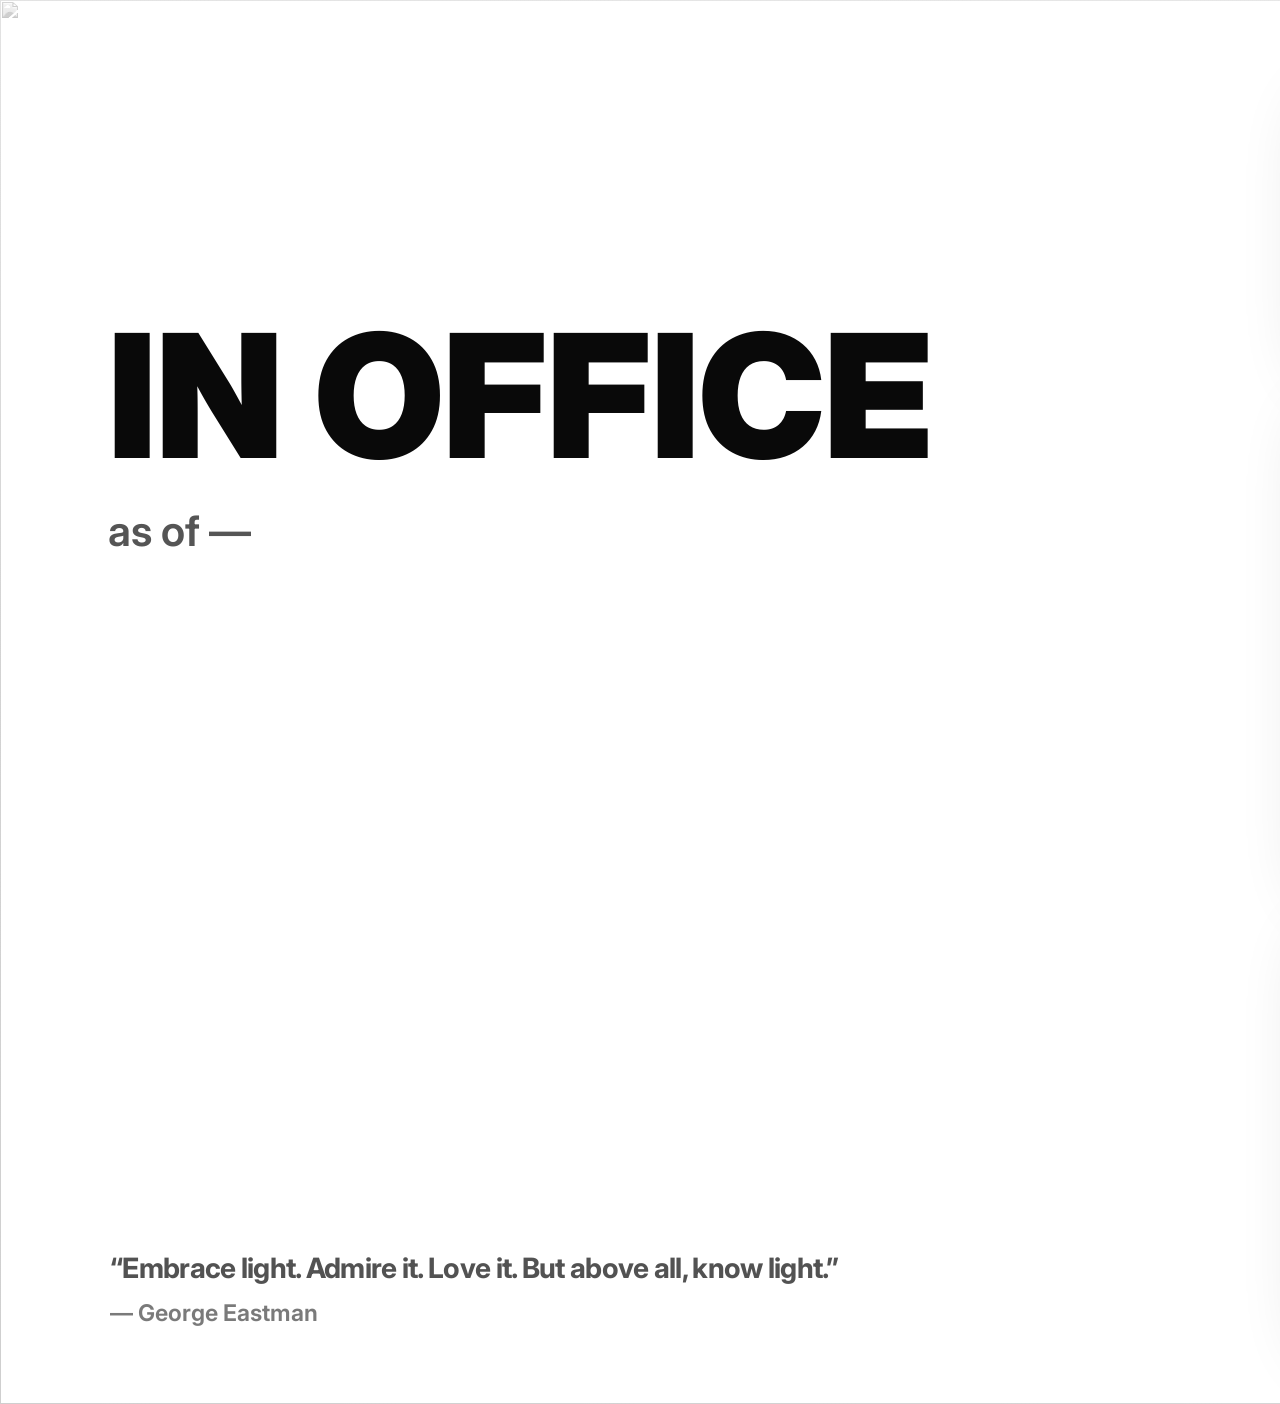
==== index.html @ d6a20c87 "v2 page" ====
<!doctype html>
<html lang="en-US">
  <head>
    <meta charset="utf-8" />
    <meta name="viewport" content="width=device-width, initial-scale=1" />
    <title>Office Status</title>

    <link
      href="https://fonts.googleapis.com/css2?family=Inter:wght@500;600;700;800;900&display=swap"
      rel="stylesheet"
    />

    <link
      rel="stylesheet"
      href="https://cdnjs.cloudflare.com/ajax/libs/font-awesome/6.5.2/css/all.min.css"
    />

    <link
      rel="stylesheet"
      href="https://cdnjs.cloudflare.com/ajax/libs/weather-icons/2.0.12/css/weather-icons.min.css"
    />

    <style>
      :root {
        --w: 1872;
        --h: 1404;

        --ink: #090909;
        --muted: #555;
        --soft: #777;
      }

      html,
      body {
        margin: 0;
        width: 100%;
        height: 100%;
        font-family:
          Inter,
          system-ui,
          -apple-system,
          BlinkMacSystemFont,
          "Segoe UI",
          sans-serif;
        color: var(--ink);
      }

      body {
        display: grid;
        place-items: start;
      }

      .stage {
        width: calc(var(--w) * 1px);
        height: calc(var(--h) * 1px);
        position: relative;
        overflow: hidden;
      }

      .scale {
        transform-origin: top left;
        transform: scale(calc(100vw / (var(--w) * 1px)));
      }

      .bg {
        position: absolute;
        inset: 0;
        width: 100%;
        height: 100%;
        object-fit: cover;
        filter: grayscale(1);
        opacity: 0.82;
        z-index: 0;
      }

      .bg-fade {
        position: absolute;
        inset: 0;
        z-index: 1;
        pointer-events: none;
        background:
          linear-gradient(
            90deg,
            rgba(255, 255, 255, 0.08) 0%,
            rgba(255, 255, 255, 0.14) 42%,
            rgba(255, 255, 255, 0.2) 72%,
            rgba(255, 255, 255, 0.26) 100%
          ),
          linear-gradient(
            180deg,
            rgba(255, 255, 255, 0.42) 0%,
            rgba(255, 255, 255, 0.08) 48%,
            rgba(255, 255, 255, 0) 100%
          );
      }

      .layout {
        position: relative;
        z-index: 2;
        width: 100%;
        height: 100%;
        display: grid;
        grid-template-columns: 1fr 560px;
        visibility: hidden;
      }

      .hero {
        position: relative;
        padding: 320px 90px 90px 108px;
      }

      .status {
        font-size: 172px;
        line-height: 0.88;
        font-weight: 900;
        text-transform: uppercase;
        margin: 0 0 34px;
        max-width: 1050px;
      }

      .sub {
        max-width: 760px;
        font-size: 42px;
        line-height: 1.22;
        font-weight: 620;
        color: var(--muted);
        margin: 0;
      }

      .identity {
        position: absolute;
        left: 110px;
        bottom: 76px;
        z-index: 3;
        max-width: 980px;
        color: rgba(0, 0, 0, 0.62);
      }

      .identity-quote {
        font-size: 28px;
        line-height: 1.28;
        font-weight: 720;
        letter-spacing: -0.025em;
        color: rgba(0, 0, 0, 0.68);
      }

      .identity-author {
        margin-top: 12px;
        font-size: 23px;
        line-height: 1.25;
        font-weight: 650;
        color: rgba(0, 0, 0, 0.52);
      }

      .side {
        padding: 70px 64px 70px 0;
        display: grid;
        grid-template-rows: 0.72fr 1.25fr 1.08fr;
        gap: 24px;
        min-height: 0;
      }

      .card {
        position: relative;
        background: rgba(255, 255, 255, 0.05);
        border-radius: 42px;
        border: 1.8px solid rgba(255, 255, 255, 0.45);
        box-shadow:
          0 26px 70px rgba(0, 0, 0, 0.16),
          inset 0 1.5px 0 rgba(255, 255, 255, 0.62),
          inset 0 -1px 0 rgba(0, 0, 0, 0.06);
        padding: 34px 38px;
        overflow: hidden;
        backdrop-filter: blur(8px) contrast(1.08);
        -webkit-backdrop-filter: blur(8px) contrast(1.08);
      }

      .card::before {
        content: "";
        position: absolute;
        inset: 0;
        border-radius: inherit;
        pointer-events: none;
        background: linear-gradient(
          145deg,
          rgba(255, 255, 255, 0.24) 0%,
          rgba(255, 255, 255, 0.04) 42%,
          rgba(255, 255, 255, 0.16) 100%
        );
      }

      .card::after {
        content: "";
        position: absolute;
        inset: 1.5px;
        border-radius: 40px;
        pointer-events: none;
        box-shadow:
          inset 10px 12px 28px rgba(255, 255, 255, 0.16),
          inset -10px -12px 26px rgba(0, 0, 0, 0.055);
      }

      .card > * {
        position: relative;
        z-index: 1;
      }

      .card-title {
        font-size: 27px;
        font-weight: 860;
        letter-spacing: 0.11em;
        text-transform: uppercase;
        margin: 0 0 22px;
      }

      .office-list {
        display: grid;
        gap: 16px;
      }

      .office-hours-content {
        display: grid;
        gap: 16px;
        transform: translateY(10px);
      }

      .office-row {
        display: grid;
        grid-template-columns: 34px 1fr;
        align-items: center;
        column-gap: 16px;
        font-size: 36px;
        line-height: 1.12;
        font-weight: 800;
        letter-spacing: -0.035em;
      }

      .office-row i {
        font-size: 27px;
        color: rgba(0, 0, 0, 0.58);
        text-align: center;
      }

      .office-empty {
        height: 100%;
        min-height: 145px;
        display: grid;
        place-items: center;
        text-align: center;
        transform: translateY(14px);
      }

      .office-empty i {
        font-size: 86px;
        color: rgba(0, 0, 0, 0.28);
        margin-bottom: 18px;
      }

      .office-empty-main {
        font-size: 34px;
        line-height: 1.12;
        font-weight: 820;
        letter-spacing: -0.035em;
        color: rgba(0, 0, 0, 0.62);
      }

      .qr-card {
        background: rgba(255, 255, 255, 0.05);
      }

      .qr-img {
        width: 275px;
        height: 275px;
        image-rendering: pixelated;
        image-rendering: crisp-edges;
        display: block;
        margin: 8px auto 26px;
        background: rgba(255, 255, 255, 0.94);
        border-radius: 22px;
        padding: 16px;
        box-shadow:
          0 10px 28px rgba(0, 0, 0, 0.1),
          inset 0 1px 0 rgba(255, 255, 255, 0.9);
      }

      .qr-copy {
        display: flex;
        align-items: center;
        justify-content: center;
        font-size: 34px;
        line-height: 1.12;
        font-weight: 820;
        letter-spacing: -0.035em;
        color: rgba(0, 0, 0, 0.62);
        white-space: nowrap;
        text-align: center;
      }

      .today-lines {
        display: grid;
        gap: 22px;
        margin: 0;
      }

      .today-line {
        display: grid;
        grid-template-columns: 34px 1fr;
        align-items: start;
        column-gap: 14px;
        font-size: 28px;
        line-height: 1.22;
        font-weight: 700;
        letter-spacing: -0.025em;
        color: rgba(0, 0, 0, 0.66);
      }

      .today-line i {
        font-size: 25px;
        line-height: 1.2;
        color: rgba(0, 0, 0, 0.44);
        text-align: center;
        margin-top: 3px;
      }

      #moon-icon {
        font-size: 32px;
        line-height: 1;
        margin-top: 0;
      }

      .today-line strong {
        font-weight: 820;
        color: rgba(0, 0, 0, 0.78);
      }

      .moon-text {
        display: grid;
        gap: 4px;
      }

      .moon-main,
      .moon-times {
        display: block;
      }

      .moon-times {
        font-size: 0.92em;
        color: rgba(0, 0, 0, 0.58);
      }

      .moon-times strong {
        font-weight: 650;
        color: rgba(0, 0, 0, 0.58);
      }

      .pollen-text {
        display: grid;
        gap: 4px;
      }

      .pollen-main,
      .pollen-species {
        display: block;
      }

      .pollen-mini-icon {
        font-size: 0.78em !important;
        line-height: 1;
        color: rgba(0, 0, 0, 0.52) !important;
        margin: 0 2px 0 0 !important;
        transform: translateY(-0.03em);
      }

      .pollen-species {
        font-size: 0.92em;
        color: rgba(0, 0, 0, 0.58);
        white-space: nowrap;
        overflow: hidden;
        text-overflow: ellipsis;
      }

      .forecast-strip {
        margin-top: 14px;
        display: grid;
        grid-template-columns: repeat(5, 1fr);
        column-gap: 8px;
        align-items: end;
      }

      .forecast-hour {
        display: grid;
        justify-items: center;
        gap: 10px;
        min-width: 0;
      }

      .forecast-time {
        font-size: 18px;
        line-height: 1;
        font-weight: 860;
        letter-spacing: -0.035em;
        color: rgba(0, 0, 0, 0.58);
        white-space: nowrap;
      }

      .forecast-icon {
        font-size: 34px;
        line-height: 1;
        color: rgba(0, 0, 0, 0.52);
        margin-top: 3px;
      }

      .forecast-temp {
        font-size: 24px;
        line-height: 1;
        font-weight: 820;
        letter-spacing: -0.045em;
        color: rgba(0, 0, 0, 0.72);
      }
    </style>
  </head>

  <body>
    <div class="stage scale">
      <img class="bg" id="theme-bg" alt="" />
      <div class="bg-fade"></div>

      <main class="layout">
        <section class="hero">
          <h1 class="status" id="status-text">IN OFFICE</h1>
          <p class="sub" id="status-sub">as of —</p>
        </section>

        <aside class="side">
          <section class="card">
            <h2 class="card-title" id="office-title">Office Hours</h2>

            <div class="office-list" id="office-list" hidden>
              <div class="office-row">
                <i class="fa-regular fa-calendar"></i>
                <span id="office-days"></span>
              </div>
              <div class="office-row">
                <i class="fa-regular fa-clock"></i>
                <span id="office-time"></span>
              </div>
              <div class="office-row">
                <i class="fa-solid fa-location-dot"></i>
                <span id="office-location"></span>
              </div>
            </div>
          </section>

          <section class="card qr-card">
            <h2 class="card-title">Book a Time</h2>
            <img class="qr-img" id="qr" alt="Booking QR" />
            <div class="qr-copy" id="cta-text">Scan to schedule</div>
          </section>

          <section class="card">
            <h2 class="card-title">Today</h2>

            <div class="today-lines">
              <div class="today-line moon-today-line">
                <i id="moon-icon" class="wi wi-moon-alt-new"></i>
                <span class="moon-text">
                  <span class="moon-main">
                    <strong id="moon-phase">—</strong>
                    · <strong id="moon-illumination">—</strong>
                  </span>
                  <span class="moon-times">
                    ↑ <strong id="moonrise">—</strong> · ↓
                    <strong id="moonset">—</strong>
                  </span>
                </span>
              </div>

              <div class="today-line pollen-today-line">
                <i class="fa-solid fa-face-tired"></i>
                <span class="pollen-text">
                  <span class="pollen-main">
                    <strong id="pollen-risk">—</strong>
                    · <i class="fa-solid fa-tree pollen-mini-icon"></i>
                    <strong id="pollen-tree">—</strong>
                    · <i class="fa-solid fa-seedling pollen-mini-icon"></i>
                    <strong id="pollen-grass">—</strong>
                    · <i class="fa-solid fa-leaf pollen-mini-icon"></i>
                    <strong id="pollen-weed">—</strong>
                  </span>
                  <span class="pollen-species" id="pollen-species">—</span>
                </span>
              </div>

              <div
                class="forecast-strip"
                id="forecast-strip"
                aria-label="Next five hours weather"
              >
                <div class="forecast-hour">
                  <div class="forecast-time">Now</div>
                  <i class="forecast-icon wi wi-cloudy"></i>
                  <div class="forecast-temp">—°</div>
                </div>
                <div class="forecast-hour">
                  <div class="forecast-time">—</div>
                  <i class="forecast-icon wi wi-cloudy"></i>
                  <div class="forecast-temp">—°</div>
                </div>
                <div class="forecast-hour">
                  <div class="forecast-time">—</div>
                  <i class="forecast-icon wi wi-cloudy"></i>
                  <div class="forecast-temp">—°</div>
                </div>
                <div class="forecast-hour">
                  <div class="forecast-time">—</div>
                  <i class="forecast-icon wi wi-cloudy"></i>
                  <div class="forecast-temp">—°</div>
                </div>
                <div class="forecast-hour">
                  <div class="forecast-time">—</div>
                  <i class="forecast-icon wi wi-cloudy"></i>
                  <div class="forecast-temp">—°</div>
                </div>
              </div>
            </div>
          </section>
        </aside>

        <div class="identity quote-identity">
          <div class="identity-quote" id="identity-quote"></div>
          <div class="identity-author" id="identity-author"></div>
        </div>
      </main>
    </div>

    <script>
      const DEFAULT_BOOKING_URL =
        "https://app.reclaim.ai/m/yuyang-wang/flexible-quick-meeting";

      const GIST_ID = "f96b0e927c21a42d247b626dceae243e";
      const GIST_FILE = "status.json";
      const STATUS_SOURCE = `https://api.github.com/gists/${GIST_ID}`;
      const ASSET_BASE = "https://wangyy.phd/book-my-time/";

      const API_PROXY_BASE =
        "https://office-pollen-worker.wangyuyangyuyang.workers.dev";

      const MOON_LOCATION = "41.806634541194654,-72.25259166465403";
      const POLLEN_LOCATION = MOON_LOCATION;

      const POLLEN_PROXY_URL = `${API_PROXY_BASE}/pollen`;
      const MOON_PROXY_URL = `${API_PROXY_BASE}/moon`;
      const FORECAST_PROXY_URL = `${API_PROXY_BASE}/forecast`;

      const STATUS_MAP = {
        busy: {
          title: "IN OFFICE",
          img: `${ASSET_BASE}status-theme-in.png`,
        },
        ooo: {
          title: "OUT OF OFFICE",
          img: `${ASSET_BASE}status-theme-out.png`,
        },
        "in-meeting": {
          title: "IN MEETING",
          img: `${ASSET_BASE}status-theme-meeting.png`,
        },
      };

      function refreshGlass() {
        document.querySelectorAll(".card").forEach((card) => {
          card.style.transform = "translateZ(0)";
          card.style.backdropFilter = "blur(8.1px) contrast(1.08)";
          card.style.webkitBackdropFilter = "blur(8.1px) contrast(1.08)";

          void card.offsetHeight;

          card.style.transform = "";
          card.style.backdropFilter = "blur(8px) contrast(1.08)";
          card.style.webkitBackdropFilter = "blur(8px) contrast(1.08)";
        });
      }

      function stripJsonComments(input) {
        let out = "";
        let inStr = false;
        let esc = false;
        let inBlk = false;
        let inLine = false;
        let quote = "";

        for (let i = 0; i < input.length; i++) {
          const c = input[i];
          const n = input[i + 1];

          if (inLine) {
            if (c === "\n") {
              inLine = false;
              out += c;
            }
            continue;
          }

          if (inBlk) {
            if (c === "*" && n === "/") {
              inBlk = false;
              i++;
            }
            continue;
          }

          if (inStr) {
            out += c;

            if (esc) {
              esc = false;
              continue;
            }

            if (c === "\\") {
              esc = true;
              continue;
            }

            if (c === quote) inStr = false;
            continue;
          }

          if (c === "/" && n === "/") {
            inLine = true;
            i++;
            continue;
          }

          if (c === "/" && n === "*") {
            inBlk = true;
            i++;
            continue;
          }

          if (c === '"' || c === "'") {
            inStr = true;
            quote = c;
            out += c;
            continue;
          }

          out += c;
        }

        return out;
      }

      function setTheme(statusKey) {
        const key = String(statusKey || "busy")
          .trim()
          .toLowerCase();

        const s = STATUS_MAP[key] || STATUS_MAP.busy;

        document.getElementById("status-text").textContent = s.title;

        const bg = document.getElementById("theme-bg");

        const forceRefresh = () => {
          requestAnimationFrame(() => {
            refreshGlass();
            requestAnimationFrame(refreshGlass);
          });
        };

        bg.onload = forceRefresh;
        bg.onerror = forceRefresh;
        bg.src = s.img;

        setTimeout(forceRefresh, 900);
        setTimeout(forceRefresh, 1800);
      }

      function setQR(url) {
        const u = url || DEFAULT_BOOKING_URL;
        const qr = document.getElementById("qr");

        const svgUrl = `https://api.qrserver.com/v1/create-qr-code/?format=svg&size=420x420&data=${encodeURIComponent(u)}&color=000000&bgcolor=FFFFFF`;

        const pngUrl = `https://api.qrserver.com/v1/create-qr-code/?size=1200x1200&data=${encodeURIComponent(u)}&color=000000&bgcolor=FFFFFF`;

        qr.src = svgUrl;

        qr.onerror = () => {
          qr.onerror = null;
          qr.src = pngUrl;
        };
      }

      function formatMainUpdatedAt(s) {
        if (!s) return "—";

        const d = new Date(s);
        if (Number.isNaN(d.getTime())) return "—";

        const datePart = d.toLocaleDateString("en-US", {
          timeZone: "America/New_York",
          month: "short",
          day: "numeric",
        });

        const timePart = d.toLocaleTimeString("en-US", {
          timeZone: "America/New_York",
          hour: "numeric",
          minute: "2-digit",
        });

        return `${datePart}, ${timePart}`;
      }

      function pickQuote(quotes) {
        const fallback = [
          {
            quote:
              "Embrace light. Admire it. Love it. But above all, know light.",
            author: "George Eastman",
          },
          {
            quote: "The first thing you must learn is to see with light.",
            author: "Ansel Adams",
          },
        ];

        const list = Array.isArray(quotes) && quotes.length ? quotes : fallback;
        return list[Math.floor(Math.random() * list.length)];
      }

      function setOffice(js) {
        const title = document.getElementById("office-title");
        const list = document.getElementById("office-list");
        const oh = js.office_hours;

        const hasOfficeHours =
          oh &&
          typeof oh === "object" &&
          String(oh.days || "").trim() &&
          String(oh.time || "").trim() &&
          String(oh.location || "").trim();

        title.textContent = "Office Hours";

        if (hasOfficeHours) {
          list.innerHTML = `
            <div class="office-hours-content">
              <div class="office-row">
                <i class="fa-regular fa-calendar"></i>
                <span>${oh.days}</span>
              </div>
              <div class="office-row">
                <i class="fa-regular fa-clock"></i>
                <span>${oh.time}</span>
              </div>
              <div class="office-row">
                <i class="fa-solid fa-location-dot"></i>
                <span>${oh.location}</span>
              </div>
            </div>
          `;

          list.hidden = false;
          return;
        }

        list.innerHTML = `
          <div class="office-empty">
            <div>
              <i class="fa-solid fa-mug-saucer"></i>
              <div class="office-empty-main">By appointment</div>
            </div>
          </div>
        `;

        list.hidden = false;
      }

      function setIdentityQuote(js) {
        const quoteBox = document.getElementById("identity-quote");
        const authorBox = document.getElementById("identity-author");

        const q = pickQuote(js.office_quotes || js.quotes);

        if (!q) {
          quoteBox.textContent = "";
          authorBox.textContent = "";
          return;
        }

        const text = q.quote || q.text || "";
        const author = q.author || "";

        quoteBox.textContent = text ? `“${text}”` : "";
        authorBox.textContent = author ? `— ${author}` : "";
      }

      function formatPollenLevel(v) {
        if (v === null || v === undefined || v === "") return "—";

        const n = Number(v);
        if (Number.isNaN(n)) return String(v);

        if (n <= 0) return "0";
        if (n <= 1) return "1";
        if (n <= 2) return "2";
        if (n <= 3) return "3";
        if (n <= 4) return "4";
        return "5";
      }

      function setPollenFallback() {
        document.getElementById("pollen-risk").textContent = "—";
        document.getElementById("pollen-tree").textContent = "—";
        document.getElementById("pollen-grass").textContent = "—";
        document.getElementById("pollen-weed").textContent = "—";
        document.getElementById("pollen-species").textContent = "—";
      }

      function formatPollenRiskLabel(value) {
        const n = Number(value);

        if (!Number.isFinite(n)) return "—";
        if (n <= 0) return "None";
        if (n <= 1) return "Very Low";
        if (n <= 2) return "Low";
        if (n <= 3) return "Moderate";
        if (n <= 4) return "High";
        return "Very High";
      }

      function setPollenFromValues(values) {
        const tree = Number(values?.tree);
        const grass = Number(values?.grass);
        const weed = Number(values?.weed);

        const maxRisk = Math.max(
          Number.isFinite(tree) ? tree : 0,
          Number.isFinite(grass) ? grass : 0,
          Number.isFinite(weed) ? weed : 0,
        );

        document.getElementById("pollen-risk").textContent =
          values?.riskLabel ||
          formatPollenRiskLabel(values?.overall ?? maxRisk);

        document.getElementById("pollen-tree").textContent = formatPollenLevel(
          values?.tree,
        );

        document.getElementById("pollen-grass").textContent = formatPollenLevel(
          values?.grass,
        );

        document.getElementById("pollen-weed").textContent = formatPollenLevel(
          values?.weed,
        );

        const species =
          Array.isArray(values?.topSpecies) && values.topSpecies.length
            ? values.topSpecies.slice(0, 3).join(" · ")
            : "—";

        document.getElementById("pollen-species").textContent = species;
      }

      function splitLatLon(location) {
        const [latRaw, lonRaw] = String(location || "")
          .split(",")
          .map((x) => x.trim());

        const lat = Number(latRaw);
        const lon = Number(lonRaw);

        if (!Number.isFinite(lat) || !Number.isFinite(lon)) {
          throw new Error("Invalid pollen location");
        }

        return { lat, lon };
      }

      function pollenScoreFromRiskLevel(riskLevel) {
        const r = String(riskLevel || "")
          .trim()
          .toLowerCase();

        if (!r || r === "none" || r === "no risk") return 0;
        if (r === "very low") return 1;
        if (r === "low") return 2;
        if (r === "moderate" || r === "medium") return 3;
        if (r === "high") return 4;
        if (r === "very high" || r === "severe") return 5;

        return null;
      }

      function pollenScoreFromItem(item) {
        const numericCandidates = [
          item?.index,
          item?.risk_index,
          item?.riskIndex,
          item?.score,
          item?.level,
        ];

        for (const candidate of numericCandidates) {
          const n = Number(candidate);
          if (Number.isFinite(n))
            return Math.max(0, Math.min(5, Math.round(n)));
        }

        const fromRisk = pollenScoreFromRiskLevel(
          item?.risk_level || item?.riskLevel,
        );
        if (fromRisk !== null) return fromRisk;

        return null;
      }

      function pollenCategoryFromItem(item, fallbackKey = "") {
        const s = [
          item?.category,
          item?.type,
          item?.species,
          item?.name,
          item?.display_name,
          item?.displayName,
          fallbackKey,
        ]
          .filter(Boolean)
          .join(" ")
          .toLowerCase();

        if (s.includes("tree") || s.includes("oak") || s.includes("birch")) {
          return "tree";
        }

        if (s.includes("grass")) {
          return "grass";
        }

        if (
          s.includes("weed") ||
          s.includes("ragweed") ||
          s.includes("mugwort")
        ) {
          return "weed";
        }

        return null;
      }

      function collectPollenScores(node, scores, fallbackKey = "") {
        if (!node || typeof node !== "object") return;

        if (Array.isArray(node)) {
          node.forEach((item) => collectPollenScores(item, scores));
          return;
        }

        const category = pollenCategoryFromItem(node, fallbackKey);
        const score = pollenScoreFromItem(node);

        if (category && score !== null) {
          scores[category] = Math.max(
            Number(scores[category] || 0),
            Number(score),
          );
        }

        Object.entries(node).forEach(([key, value]) => {
          if (value && typeof value === "object") {
            collectPollenScores(value, scores, key);
          }
        });
      }

      function titleCaseSpeciesName(name) {
        return String(name || "")
          .replace(/_/g, " ")
          .replace(/\s+/g, " ")
          .trim()
          .replace(/\b\w/g, (c) => c.toUpperCase());
      }

      function pollenSpeciesNameFromItem(item, fallbackKey = "") {
        return (
          item?.display_name ||
          item?.displayName ||
          item?.name ||
          item?.species ||
          fallbackKey ||
          ""
        );
      }

      function pollenRawValueFromItem(item) {
        const candidates = [
          item?.value,
          item?.concentration,
          item?.count,
          item?.grains,
          item?.grains_per_m3,
          item?.grainsPerM3,
        ];

        for (const candidate of candidates) {
          const n = Number(candidate);
          if (Number.isFinite(n)) return n;
        }

        const score = pollenScoreFromItem(item);
        return score === null ? 0 : Number(score);
      }

      function collectTopPollenSpecies(node, out, fallbackKey = "") {
        if (!node || typeof node !== "object") return;

        if (Array.isArray(node)) {
          node.forEach((item) => collectTopPollenSpecies(item, out));
          return;
        }

        const category = pollenCategoryFromItem(node, fallbackKey);
        const score = pollenScoreFromItem(node);
        const rawValue = pollenRawValueFromItem(node);
        const name = pollenSpeciesNameFromItem(node, fallbackKey);

        if (category && score !== null && name) {
          const cleaned = titleCaseSpeciesName(name);

          if (
            cleaned &&
            !["Tree", "Grass", "Weed", "Pollen"].includes(cleaned)
          ) {
            out.push({
              name: cleaned,
              category,
              score: Number(score),
              rawValue: Number(rawValue) || 0,
            });
          }
        }

        Object.entries(node).forEach(([key, value]) => {
          if (value && typeof value === "object") {
            collectTopPollenSpecies(value, out, key);
          }
        });
      }

      function getTopPollenSpecies(data) {
        const found = [];
        collectTopPollenSpecies(data, found);

        const deduped = new Map();

        found.forEach((item) => {
          const key = item.name.toLowerCase();
          const prev = deduped.get(key);

          if (
            !prev ||
            item.score > prev.score ||
            (item.score === prev.score && item.rawValue > prev.rawValue)
          ) {
            deduped.set(key, item);
          }
        });

        return [...deduped.values()]
          .sort((a, b) => b.score - a.score || b.rawValue - a.rawValue)
          .slice(0, 3)
          .map((x) => x.name);
      }

      function setPollenFromAtmospore(data) {
        const scores = {
          tree: null,
          grass: null,
          weed: null,
          overall: null,
          riskLabel: null,
          topSpecies: [],
        };

        collectPollenScores(data, scores);

        const topSpecies = getTopPollenSpecies(data);

        const maxRisk = Math.max(
          Number(scores.tree || 0),
          Number(scores.grass || 0),
          Number(scores.weed || 0),
        );

        scores.overall = maxRisk;
        scores.riskLabel = formatPollenRiskLabel(maxRisk);
        scores.topSpecies = topSpecies;

        console.log("Parsed pollen display:", scores);

        setPollenFromValues(scores);
      }

      async function loadPollen() {
        if (!POLLEN_PROXY_URL) {
          setPollenFallback();
          return;
        }

        try {
          const { lat, lon } = splitLatLon(POLLEN_LOCATION);
          const date = getLocalDateString();

          const url =
            POLLEN_PROXY_URL +
            `?lon=${encodeURIComponent(lon)}` +
            `&lat=${encodeURIComponent(lat)}` +
            `&dt=${encodeURIComponent(date)}` +
            `&_ts=${Date.now()}`;

          const res = await fetch(url, {
            cache: "no-store",
            headers: {
              accept: "application/json",
            },
          });

          if (!res.ok) throw new Error(`Pollen proxy failed: ${res.status}`);

          const data = await res.json();
          setPollenFromAtmospore(data);
        } catch (e) {
          console.error("Pollen load error:", e);
          setPollenFallback();
        }
      }

      function setToday() {
        setPollenFallback();
        setMoonFallback();
        setForecastFallback();
      }

      function getLocalDateString(date = new Date()) {
        const parts = new Intl.DateTimeFormat("en-CA", {
          timeZone: "America/New_York",
          year: "numeric",
          month: "2-digit",
          day: "2-digit",
        }).formatToParts(date);

        const yyyy = parts.find((p) => p.type === "year")?.value;
        const mm = parts.find((p) => p.type === "month")?.value;
        const dd = parts.find((p) => p.type === "day")?.value;

        return `${yyyy}-${mm}-${dd}`;
      }

      function normalizeAstroTime(value) {
        if (!value || typeof value !== "string") return "—";

        const s = value.trim();

        if (
          !s ||
          /^no moonrise$/i.test(s) ||
          /^no moonset$/i.test(s) ||
          /^null$/i.test(s)
        ) {
          return "—";
        }

        return s.replace(/^0/, "");
      }

      function normalizeIllumination(value) {
        const n = Number(value);
        if (!Number.isFinite(n)) return "—";
        return `${Math.round(n)}%`;
      }

      function moonIconClassFromPhase(phase) {
        const p = String(phase || "").toLowerCase();

        if (p.includes("new")) return "wi wi-moon-alt-new";
        if (p.includes("waxing crescent"))
          return "wi wi-moon-alt-waxing-crescent-3";
        if (p.includes("first quarter")) return "wi wi-moon-alt-first-quarter";
        if (p.includes("waxing gibbous"))
          return "wi wi-moon-alt-waxing-gibbous-3";
        if (p.includes("full")) return "wi wi-moon-alt-full";
        if (p.includes("waning gibbous"))
          return "wi wi-moon-alt-waning-gibbous-3";
        if (p.includes("last quarter")) return "wi wi-moon-alt-third-quarter";
        if (p.includes("waning crescent"))
          return "wi wi-moon-alt-waning-crescent-3";

        return "wi wi-moon-alt-new";
      }

      function setMoonFallback() {
        const moonIcon = document.getElementById("moon-icon");

        if (moonIcon) {
          moonIcon.className = "wi wi-moon-alt-new";
        }

        document.getElementById("moon-phase").textContent = "—";
        document.getElementById("moon-illumination").textContent = "—";
        document.getElementById("moonrise").textContent = "—";
        document.getElementById("moonset").textContent = "—";
      }

      function setMoonFromAstro(astro) {
        const phase = astro?.moon_phase || "—";
        const illumination = normalizeIllumination(astro?.moon_illumination);
        const moonrise = normalizeAstroTime(astro?.moonrise);
        const moonset = normalizeAstroTime(astro?.moonset);

        const moonIcon = document.getElementById("moon-icon");

        if (moonIcon) {
          moonIcon.className = moonIconClassFromPhase(phase);
        }

        document.getElementById("moon-phase").textContent = phase;
        document.getElementById("moon-illumination").textContent = illumination;
        document.getElementById("moonrise").textContent = moonrise;
        document.getElementById("moonset").textContent = moonset;
      }

      async function loadMoonAstro() {
        if (!MOON_PROXY_URL) {
          setMoonFallback();
          return;
        }

        const date = getLocalDateString();

        const url =
          MOON_PROXY_URL +
          `?q=${encodeURIComponent(MOON_LOCATION)}` +
          `&dt=${encodeURIComponent(date)}` +
          `&_ts=${Date.now()}`;

        try {
          const res = await fetch(url, {
            cache: "no-store",
            headers: {
              accept: "application/json",
            },
          });

          if (!res.ok) throw new Error(`Moon proxy failed: ${res.status}`);

          const data = await res.json();
          const astro = data?.astronomy?.astro;

          if (!astro) throw new Error("Missing astronomy.astro data");

          setMoonFromAstro(astro);
        } catch (e) {
          console.error("Moon astronomy load error:", e);
          setMoonFallback();
        }
      }

      function weatherIconClassFromCode(code, isDay) {
        const c = Number(code);
        const day = Number(isDay) === 1;

        if (c === 1000) {
          return day ? "wi wi-day-sunny" : "wi wi-night-clear";
        }

        if (c === 1003) {
          return day ? "wi wi-day-cloudy" : "wi wi-night-alt-cloudy";
        }

        if (c === 1006) return "wi wi-cloudy";
        if (c === 1009) return "wi wi-cloud";

        if (c === 1030 || c === 1135 || c === 1147) return "wi wi-fog";

        if (c === 1063) {
          return day ? "wi wi-day-showers" : "wi wi-night-alt-showers";
        }

        if (c === 1066) {
          return day ? "wi wi-day-snow" : "wi wi-night-alt-snow";
        }

        if (c === 1069 || c === 1072) {
          return day ? "wi wi-day-sleet" : "wi wi-night-alt-sleet";
        }

        if (c === 1087) {
          return day
            ? "wi wi-day-thunderstorm"
            : "wi wi-night-alt-thunderstorm";
        }

        if (c >= 1150 && c <= 1171) return "wi wi-sprinkle";

        if (c >= 1180 && c <= 1201) {
          return day ? "wi wi-day-rain" : "wi wi-night-alt-rain";
        }

        if (c >= 1204 && c <= 1207) return "wi wi-sleet";

        if (c >= 1210 && c <= 1225) {
          return day ? "wi wi-day-snow" : "wi wi-night-alt-snow";
        }

        if (c === 1237 || (c >= 1261 && c <= 1264)) return "wi wi-hail";

        if (c >= 1240 && c <= 1246) {
          return day ? "wi wi-day-showers" : "wi wi-night-alt-showers";
        }

        if (c >= 1249 && c <= 1252) return "wi wi-sleet";

        if (c >= 1255 && c <= 1258) return "wi wi-snow";

        if (c >= 1273 && c <= 1282) return "wi wi-thunderstorm";

        return "wi wi-cloudy";
      }

      function formatForecastHourLabel(timeEpoch, index) {
        if (index === 0) return "Now";

        const d = new Date(timeEpoch * 1000);

        return d
          .toLocaleTimeString("en-US", {
            timeZone: "America/New_York",
            hour: "numeric",
            hour12: true,
          })
          .replace(":00", "")
          .replace(" ", "");
      }

      function setForecastFallback() {
        document.querySelectorAll(".forecast-hour").forEach((el, index) => {
          const timeBox = el.querySelector(".forecast-time");
          const iconBox = el.querySelector(".forecast-icon");
          const tempBox = el.querySelector(".forecast-temp");

          if (timeBox) timeBox.textContent = index === 0 ? "Now" : "—";
          if (iconBox) iconBox.className = "forecast-icon wi wi-cloudy";
          if (tempBox) tempBox.textContent = "—°";
        });
      }

      function setForecastFromData(data) {
        const allHours = (data?.forecast?.forecastday || []).flatMap(
          (day) => day.hour || [],
        );

        const nowEpoch = Math.floor(Date.now() / 1000);

        const nextHours = allHours
          .filter((h) => Number(h.time_epoch) >= nowEpoch - 1800)
          .slice(0, 5);

        if (nextHours.length < 5) {
          setForecastFallback();
          return;
        }

        const slots = document.querySelectorAll(".forecast-hour");

        nextHours.forEach((h, index) => {
          const slot = slots[index];
          if (!slot) return;

          const timeBox = slot.querySelector(".forecast-time");
          const iconBox = slot.querySelector(".forecast-icon");
          const tempBox = slot.querySelector(".forecast-temp");

          const tempF = Math.round(Number(h.temp_f));
          const code = h?.condition?.code;
          const isDay = Number(h.is_day) === 1;

          timeBox.textContent = formatForecastHourLabel(h.time_epoch, index);
          iconBox.className = `forecast-icon ${weatherIconClassFromCode(code, isDay)}`;
          tempBox.textContent = Number.isFinite(tempF) ? `${tempF}°` : "—°";
        });
      }

      async function loadForecast() {
        if (!FORECAST_PROXY_URL) {
          setForecastFallback();
          return;
        }

        const url =
          FORECAST_PROXY_URL +
          `?q=${encodeURIComponent(MOON_LOCATION)}` +
          `&days=2` +
          `&_ts=${Date.now()}`;

        try {
          const res = await fetch(url, {
            cache: "no-store",
            headers: {
              accept: "application/json",
            },
          });

          if (!res.ok) throw new Error(`Forecast proxy failed: ${res.status}`);

          const data = await res.json();
          setForecastFromData(data);
        } catch (e) {
          console.error("Forecast load error:", e);
          setForecastFallback();
        }
      }

      function setFixedCTA() {
        document.getElementById("cta-text").textContent = "Scan to schedule";
      }

      function applyFromJson(js) {
        document.getElementById("status-sub").textContent =
          `as of ${formatMainUpdatedAt(js.updated_at)}`;

        setOffice(js);
        setIdentityQuote(js);
        setQR(js.booking_url || DEFAULT_BOOKING_URL);
        setFixedCTA();
        setToday();
        loadPollen();
        loadMoonAstro();
        loadForecast();

        requestAnimationFrame(refreshGlass);

        setTheme(js.status || "busy");
      }

      async function load() {
        setQR(DEFAULT_BOOKING_URL);
        setOffice({});
        setIdentityQuote({});
        setFixedCTA();
        setToday({});

        document.querySelector(".layout").style.visibility = "visible";

        setTheme("busy");

        try {
          const url = new URL(STATUS_SOURCE);
          url.searchParams.set("_ts", Date.now());

          const res = await fetch(url.toString(), {
            cache: "no-store",
            headers: { Accept: "application/vnd.github+json" },
          });

          if (!res.ok) {
            loadPollen();
            loadMoonAstro();
            loadForecast();
            return;
          }

          const data = await res.json();

          const file =
            data.files &&
            (data.files[GIST_FILE] || data.files[GIST_FILE.toUpperCase()]);

          if (!file || !file.content) {
            loadPollen();
            loadMoonAstro();
            loadForecast();
            return;
          }

          const clean = stripJsonComments(file.content);
          const js = JSON.parse(clean);

          applyFromJson(js);
        } catch (e) {
          console.error("Status load error:", e);
          loadPollen();
          loadMoonAstro();
          loadForecast();
        }
      }

      load();
    </script>
  </body>
</html>
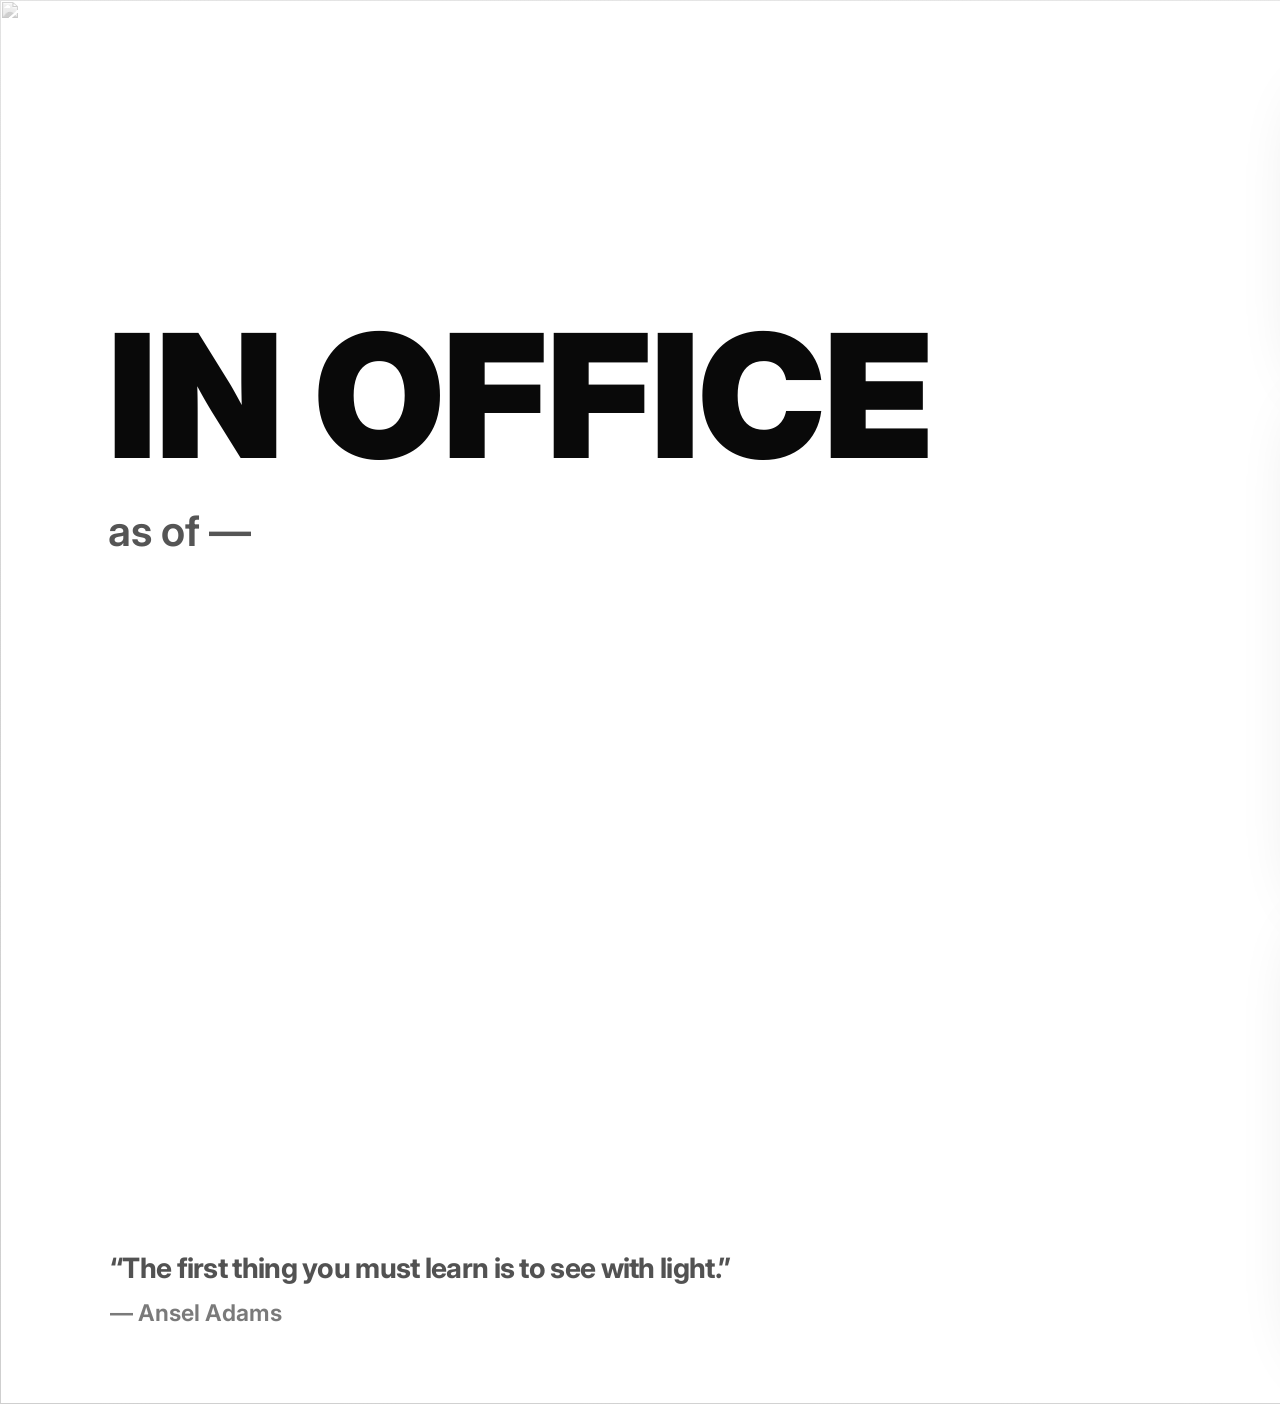
==== commit b414da03: "v2 page" ====
--- a/index.html
+++ b/index.html
@@ -1430,6 +1430,9 @@
       }
 
       function applyFromJson(js) {
+        console.log("Gist parsed js:", js);
+        console.log("Gist status:", js.status);
+
         document.getElementById("status-sub").textContent =
           `as of ${formatMainUpdatedAt(js.updated_at)}`;
 
@@ -1437,10 +1440,6 @@
         setIdentityQuote(js);
         setQR(js.booking_url || DEFAULT_BOOKING_URL);
         setFixedCTA();
-        setToday();
-        loadPollen();
-        loadMoonAstro();
-        loadForecast();
 
         requestAnimationFrame(refreshGlass);
 
@@ -1452,11 +1451,16 @@
         setOffice({});
         setIdentityQuote({});
         setFixedCTA();
-        setToday({});
+        setToday();
 
         document.querySelector(".layout").style.visibility = "visible";
 
         setTheme("busy");
+
+        // Launch Today APIs immediately, in parallel with Gist.
+        loadPollen();
+        loadMoonAstro();
+        loadForecast();
 
         try {
           const url = new URL(STATUS_SOURCE);
@@ -1468,9 +1472,6 @@
           });
 
           if (!res.ok) {
-            loadPollen();
-            loadMoonAstro();
-            loadForecast();
             return;
           }
 
@@ -1481,9 +1482,6 @@
             (data.files[GIST_FILE] || data.files[GIST_FILE.toUpperCase()]);
 
           if (!file || !file.content) {
-            loadPollen();
-            loadMoonAstro();
-            loadForecast();
             return;
           }
 
@@ -1493,9 +1491,6 @@
           applyFromJson(js);
         } catch (e) {
           console.error("Status load error:", e);
-          loadPollen();
-          loadMoonAstro();
-          loadForecast();
         }
       }
 
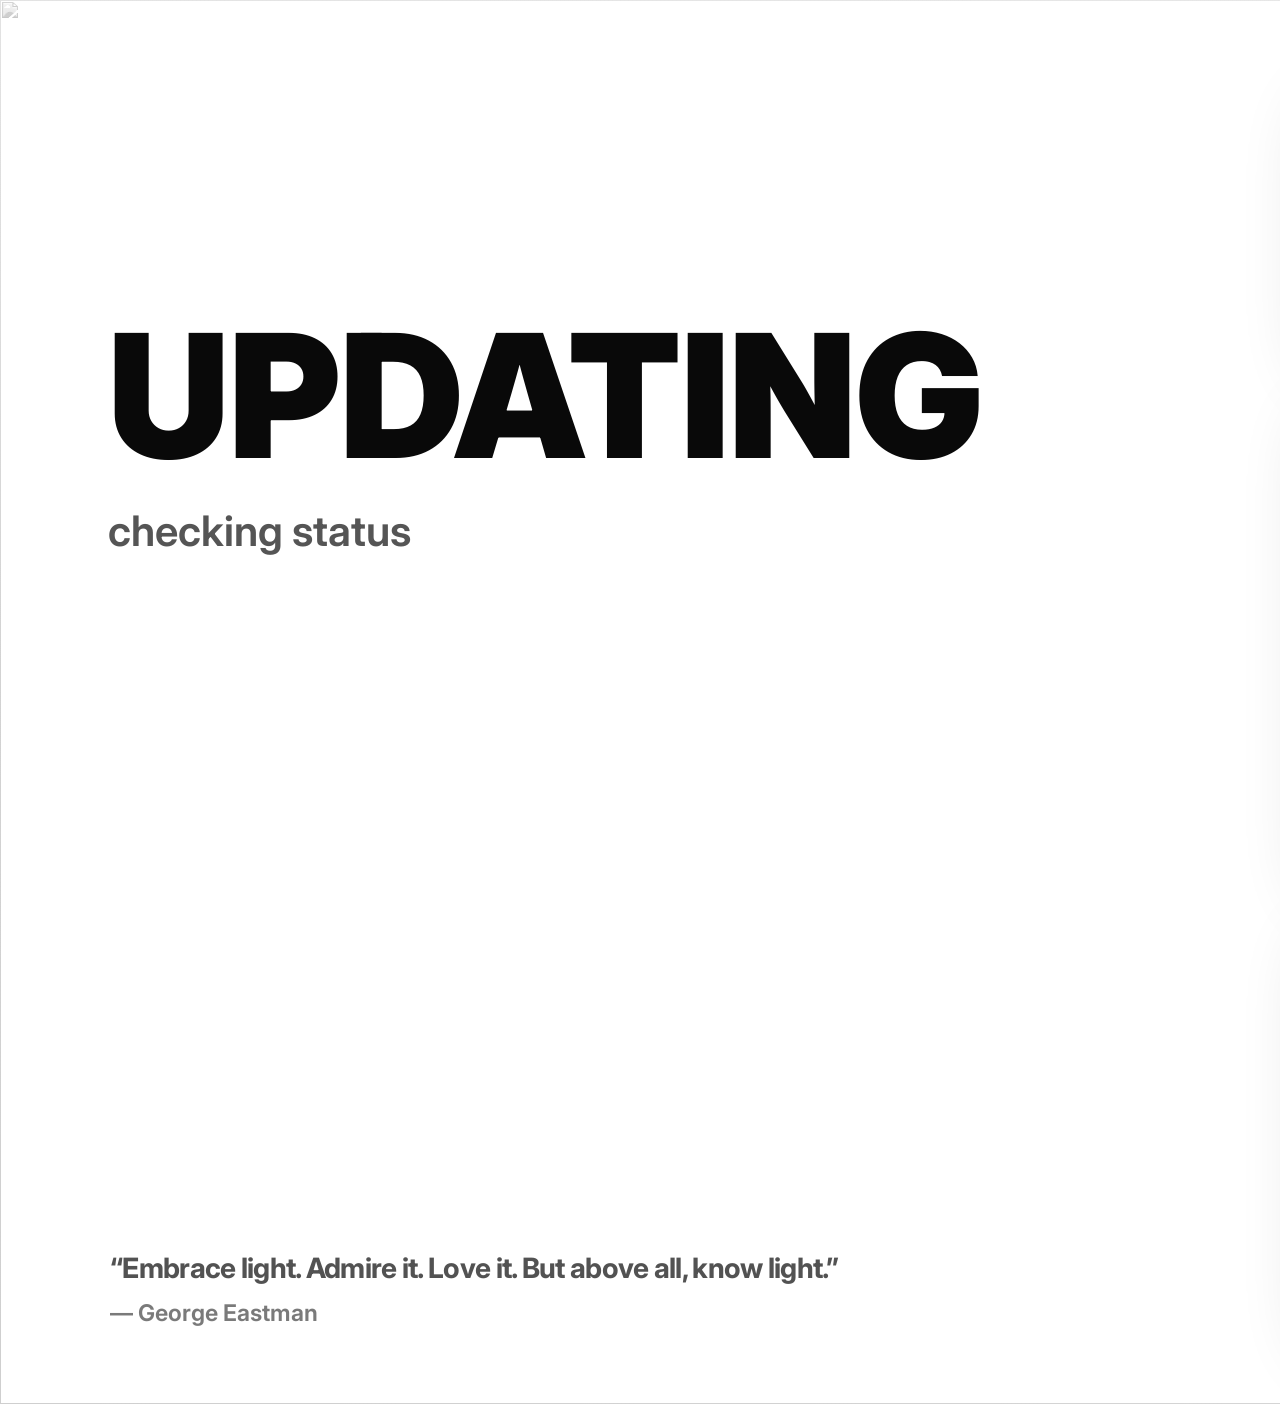
==== commit 5fbe19a5: "v2 page" ====
--- a/index.html
+++ b/index.html
@@ -537,9 +537,6 @@
       const DEFAULT_BOOKING_URL =
         "https://app.reclaim.ai/m/yuyang-wang/flexible-quick-meeting";
 
-      const GIST_ID = "f96b0e927c21a42d247b626dceae243e";
-      const GIST_FILE = "status.json";
-      const STATUS_SOURCE = `https://api.github.com/gists/${GIST_ID}`;
       const ASSET_BASE = "https://wangyy.phd/book-my-time/";
 
       const API_PROXY_BASE =
@@ -548,6 +545,7 @@
       const MOON_LOCATION = "41.806634541194654,-72.25259166465403";
       const POLLEN_LOCATION = MOON_LOCATION;
 
+      const STATUS_PROXY_URL = `${API_PROXY_BASE}/status`;
       const POLLEN_PROXY_URL = `${API_PROXY_BASE}/pollen`;
       const MOON_PROXY_URL = `${API_PROXY_BASE}/moon`;
       const FORECAST_PROXY_URL = `${API_PROXY_BASE}/forecast`;
@@ -1446,6 +1444,16 @@
         setTheme(js.status || "busy");
       }
 
+      function setLoadingTheme() {
+        document.getElementById("status-text").textContent = "UPDATING";
+        document.getElementById("status-sub").textContent = "checking status";
+
+        const bg = document.getElementById("theme-bg");
+        bg.src = STATUS_MAP.busy.img;
+
+        requestAnimationFrame(refreshGlass);
+      }
+
       async function load() {
         setQR(DEFAULT_BOOKING_URL);
         setOffice({});
@@ -1455,7 +1463,7 @@
 
         document.querySelector(".layout").style.visibility = "visible";
 
-        setTheme("busy");
+        setLoadingTheme();
 
         // Launch Today APIs immediately, in parallel with Gist.
         loadPollen();
@@ -1463,29 +1471,21 @@
         loadForecast();
 
         try {
-          const url = new URL(STATUS_SOURCE);
+          const url = new URL(STATUS_PROXY_URL);
           url.searchParams.set("_ts", Date.now());
 
           const res = await fetch(url.toString(), {
             cache: "no-store",
-            headers: { Accept: "application/vnd.github+json" },
+            headers: { Accept: "application/json" },
           });
 
           if (!res.ok) {
+            console.error("Status proxy failed:", res.status, await res.text());
             return;
           }
 
-          const data = await res.json();
-
-          const file =
-            data.files &&
-            (data.files[GIST_FILE] || data.files[GIST_FILE.toUpperCase()]);
-
-          if (!file || !file.content) {
-            return;
-          }
-
-          const clean = stripJsonComments(file.content);
+          const text = await res.text();
+          const clean = stripJsonComments(text);
           const js = JSON.parse(clean);
 
           applyFromJson(js);
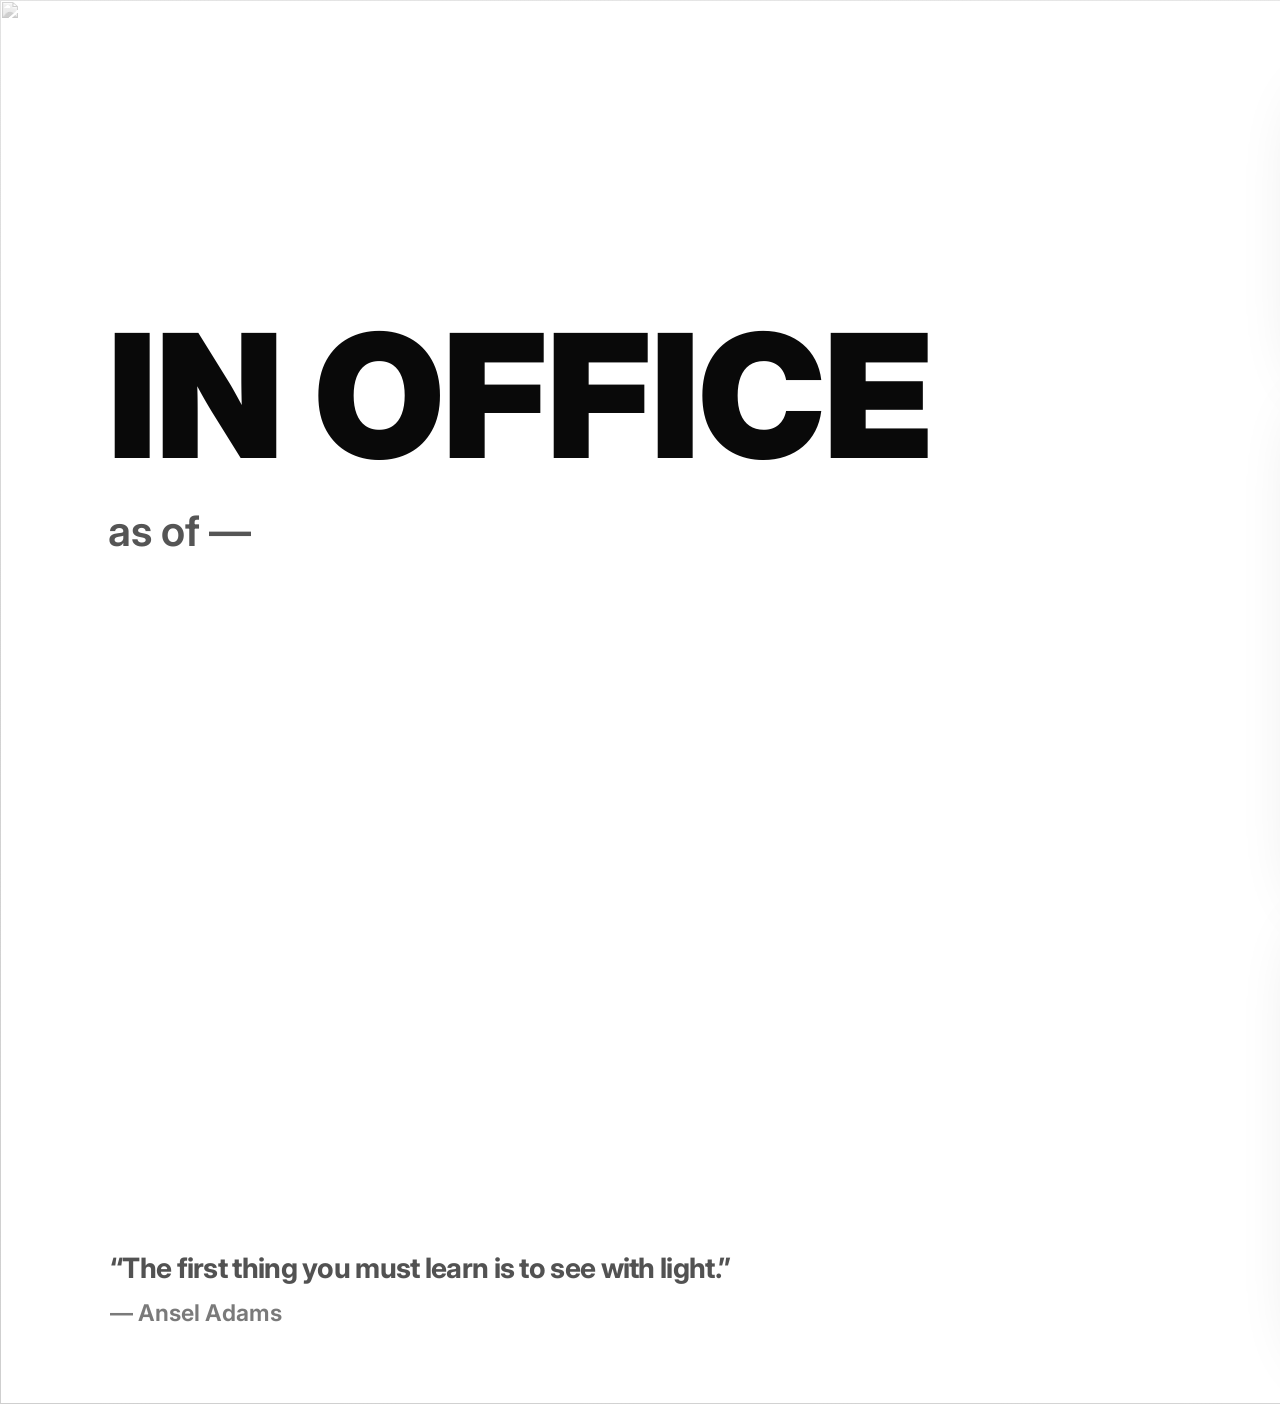
==== commit 3ec5d595: "v2 page" ====
--- a/index.html
+++ b/index.html
@@ -537,6 +537,9 @@
       const DEFAULT_BOOKING_URL =
         "https://app.reclaim.ai/m/yuyang-wang/flexible-quick-meeting";
 
+      const GIST_ID = "f96b0e927c21a42d247b626dceae243e";
+      const GIST_FILE = "status.json";
+      const STATUS_SOURCE = `https://api.github.com/gists/${GIST_ID}`;
       const ASSET_BASE = "https://wangyy.phd/book-my-time/";
 
       const API_PROXY_BASE =
@@ -545,7 +548,6 @@
       const MOON_LOCATION = "41.806634541194654,-72.25259166465403";
       const POLLEN_LOCATION = MOON_LOCATION;
 
-      const STATUS_PROXY_URL = `${API_PROXY_BASE}/status`;
       const POLLEN_PROXY_URL = `${API_PROXY_BASE}/pollen`;
       const MOON_PROXY_URL = `${API_PROXY_BASE}/moon`;
       const FORECAST_PROXY_URL = `${API_PROXY_BASE}/forecast`;
@@ -1428,9 +1430,6 @@
       }
 
       function applyFromJson(js) {
-        console.log("Gist parsed js:", js);
-        console.log("Gist status:", js.status);
-
         document.getElementById("status-sub").textContent =
           `as of ${formatMainUpdatedAt(js.updated_at)}`;
 
@@ -1439,19 +1438,12 @@
         setQR(js.booking_url || DEFAULT_BOOKING_URL);
         setFixedCTA();
 
+        // Do not reset/reload Today here.
+        // Today APIs are launched once at startup.
+
         requestAnimationFrame(refreshGlass);
 
         setTheme(js.status || "busy");
-      }
-
-      function setLoadingTheme() {
-        document.getElementById("status-text").textContent = "UPDATING";
-        document.getElementById("status-sub").textContent = "checking status";
-
-        const bg = document.getElementById("theme-bg");
-        bg.src = STATUS_MAP.busy.img;
-
-        requestAnimationFrame(refreshGlass);
       }
 
       async function load() {
@@ -1463,7 +1455,7 @@
 
         document.querySelector(".layout").style.visibility = "visible";
 
-        setLoadingTheme();
+        setTheme("busy");
 
         // Launch Today APIs immediately, in parallel with Gist.
         loadPollen();
@@ -1471,21 +1463,29 @@
         loadForecast();
 
         try {
-          const url = new URL(STATUS_PROXY_URL);
+          const url = new URL(STATUS_SOURCE);
           url.searchParams.set("_ts", Date.now());
 
           const res = await fetch(url.toString(), {
             cache: "no-store",
-            headers: { Accept: "application/json" },
+            headers: { Accept: "application/vnd.github+json" },
           });
 
           if (!res.ok) {
-            console.error("Status proxy failed:", res.status, await res.text());
             return;
           }
 
-          const text = await res.text();
-          const clean = stripJsonComments(text);
+          const data = await res.json();
+
+          const file =
+            data.files &&
+            (data.files[GIST_FILE] || data.files[GIST_FILE.toUpperCase()]);
+
+          if (!file || !file.content) {
+            return;
+          }
+
+          const clean = stripJsonComments(file.content);
           const js = JSON.parse(clean);
 
           applyFromJson(js);
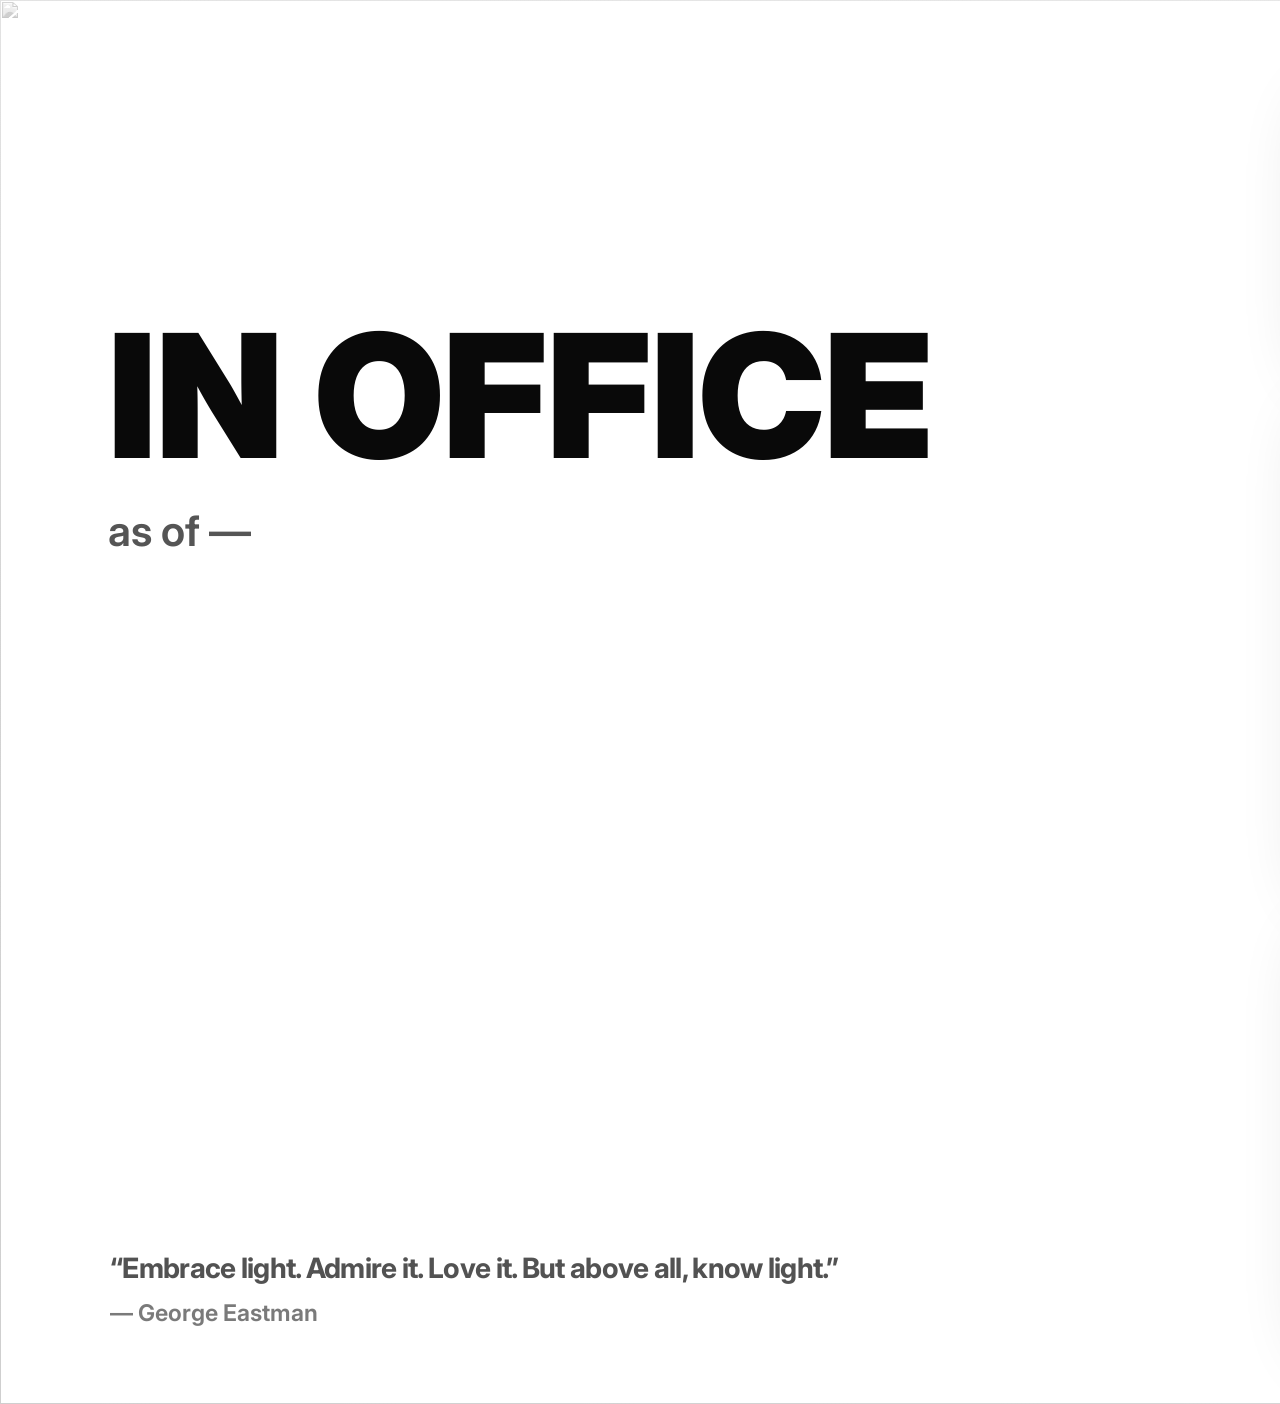
==== commit 7828f4c2: "v2 page" ====
--- a/index.html
+++ b/index.html
@@ -476,7 +476,7 @@
               </div>
 
               <div class="today-line pollen-today-line">
-                <i class="fa-solid fa-face-tired"></i>
+                <i class="fa-solid fa-face-tissue"></i>
                 <span class="pollen-text">
                   <span class="pollen-main">
                     <strong id="pollen-risk">—</strong>
